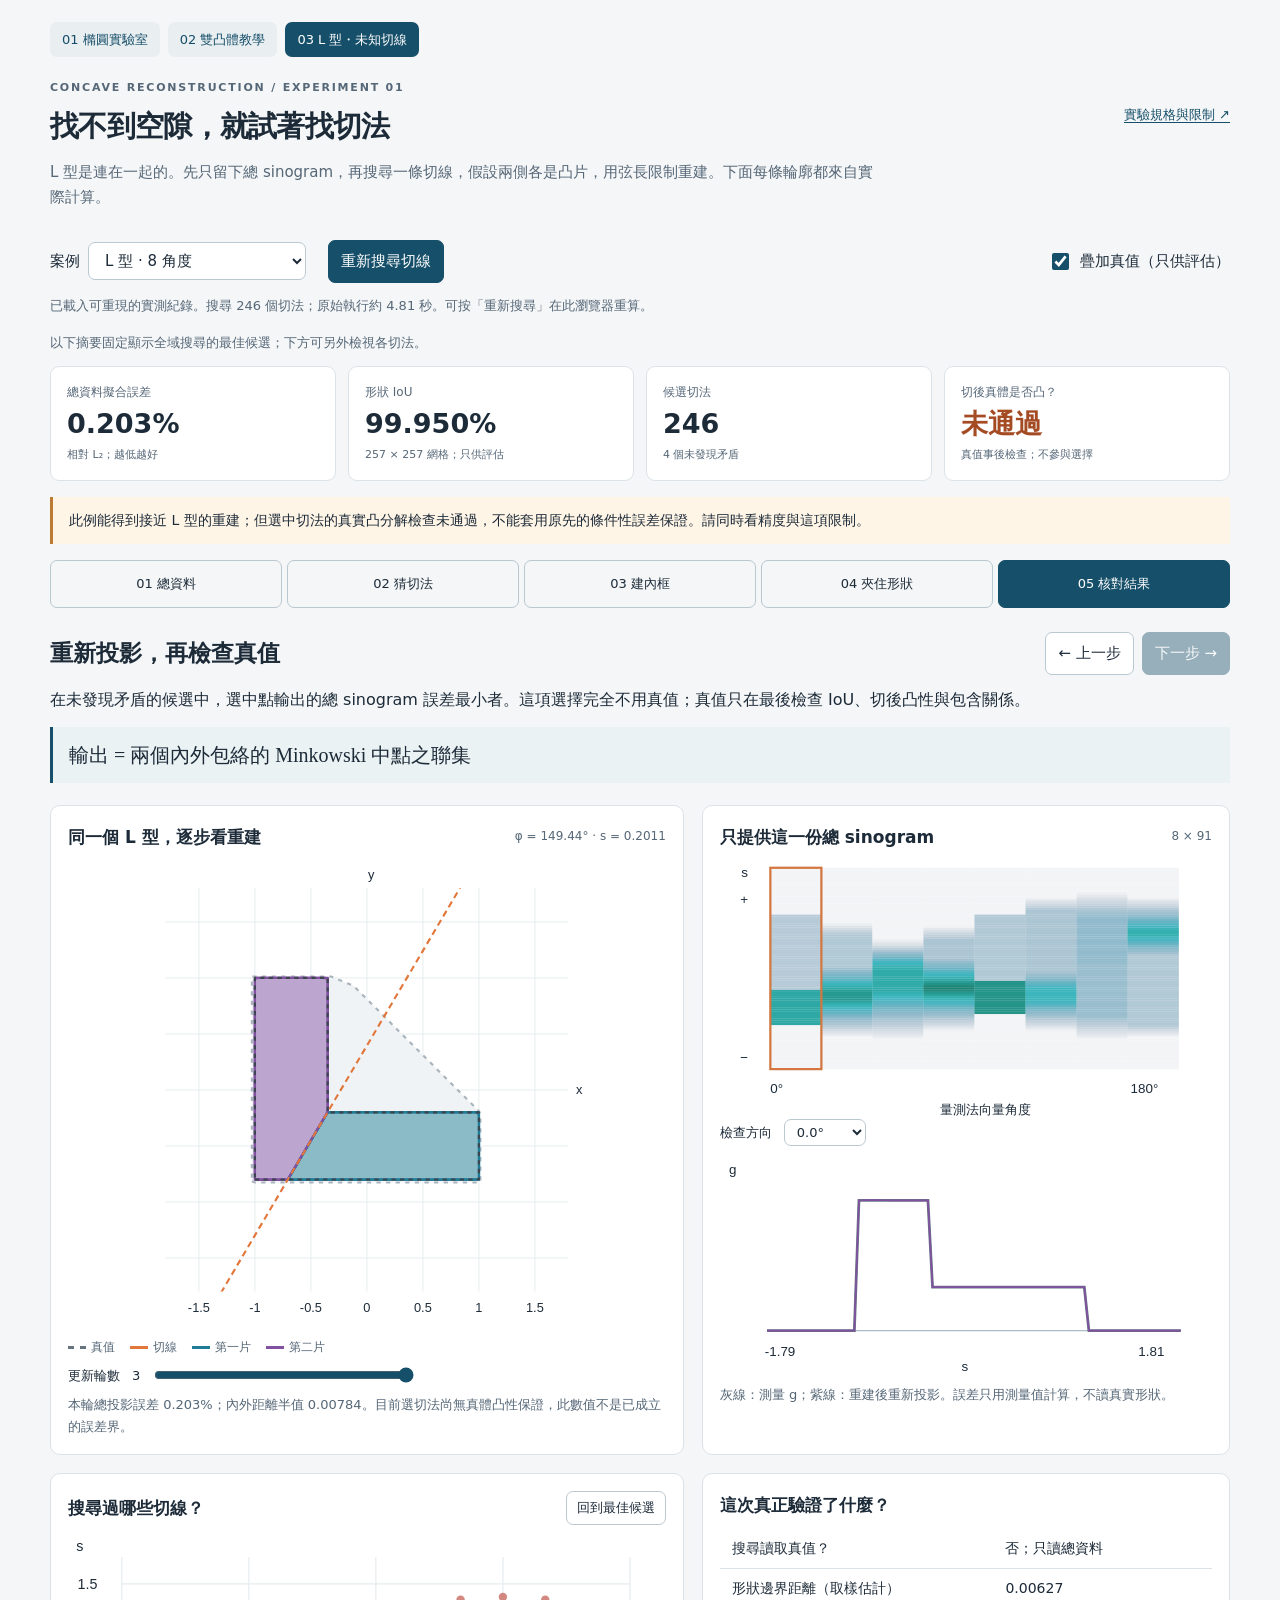
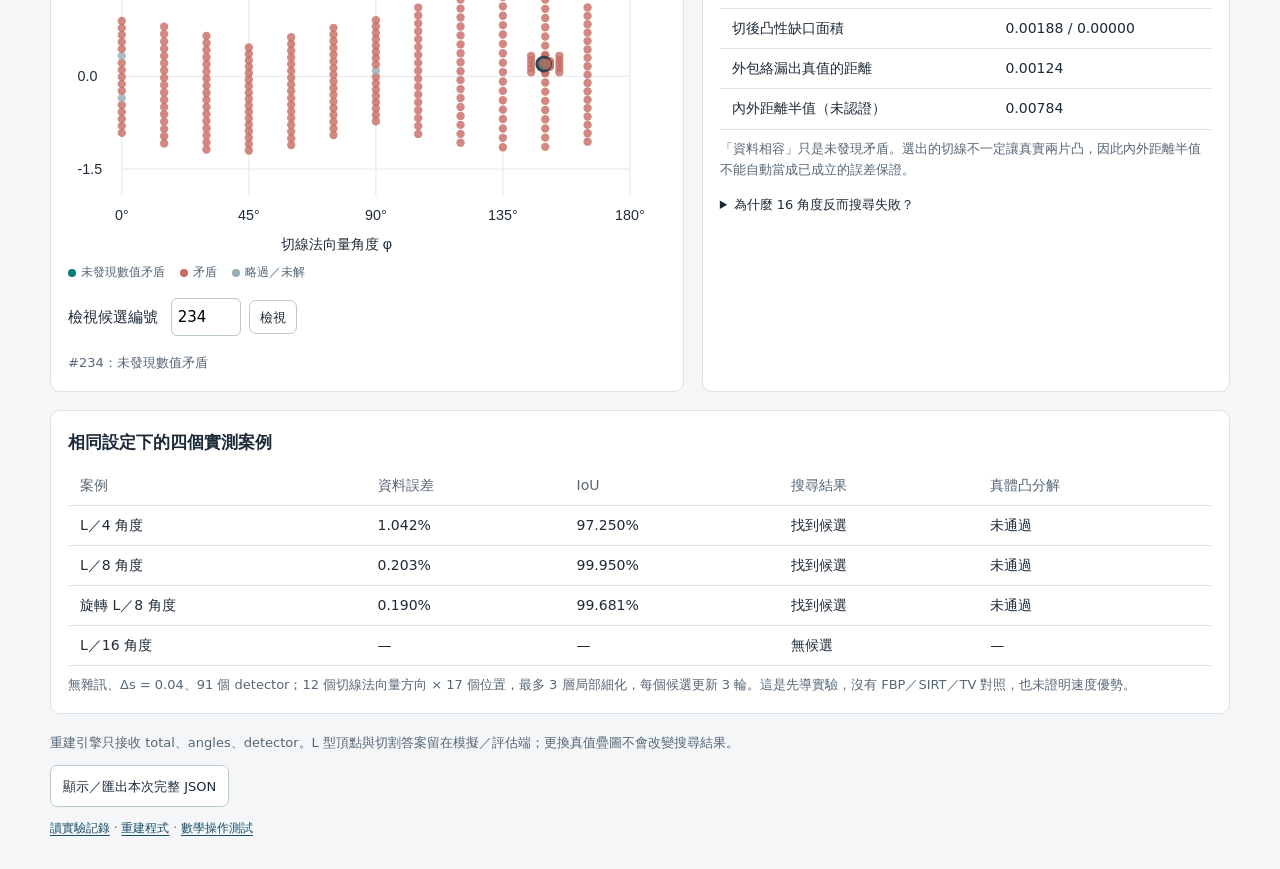
==== concave/index.html @ c1998e99 "Add L-shape unknown-cut experiment and step-by-step reconstruction pages Search cuts using total sin" ====
<!doctype html>
<html lang="zh-Hant">
<head>
  <meta charset="utf-8"><meta name="viewport" content="width=device-width,initial-scale=1">
  <meta name="description" content="從 L 型的單一總 sinogram 搜尋未知切線，觀察凸片包絡重建的實測結果與限制。">
  <title>L 型重建・未知切線實驗</title><link rel="icon" href="data:,">
  <link rel="stylesheet" href="../tutorial/tutorial.css"><link rel="stylesheet" href="style.css">
</head>
<body>
  <header class="header">
    <nav class="site-nav" aria-label="研究頁面"><a href="../index.html">01 橢圓實驗室</a><a href="../tutorial/index.html">02 雙凸體教學</a><a href="index.html" aria-current="page">03 L 型・未知切線</a></nav>
    <div class="title-row"><div><p class="eyebrow">CONCAVE RECONSTRUCTION / EXPERIMENT 01</p><h1>找不到空隙，就試著找切法</h1></div><a href="README.md" class="source-link">實驗規格與限制 ↗</a></div>
    <p class="intro">L 型是連在一起的。先只留下總 sinogram，再搜尋一條切線，假設兩側各是凸片，用弦長限制重建。下面每條輪廓都來自實際計算。</p>
  </header>
  <main>
    <section class="setup" aria-label="實驗設定">
      <label>案例 <select id="case"><option value="8-0">L 型 · 8 角度</option><option value="4-0">L 型 · 4 角度</option><option value="8-22.5">旋轉 22.5° · 8 角度</option><option value="16-0">L 型 · 16 角度：搜尋失敗</option></select></label>
      <button id="run" class="primary">重新搜尋切線</button>
      <label class="check"><input id="truth" type="checkbox" checked> 疊加真值（只供評估）</label>
    </section>
    <p id="status" class="run-status" role="status">讀取已執行的實驗…</p>
    <p class="plot-note">以下摘要固定顯示全域搜尋的最佳候選；下方可另外檢視各切法。</p>
    <section class="metrics" aria-label="最佳候選摘要">
      <article><span>總資料擬合誤差</span><strong id="residual">—</strong><small>相對 L₂；越低越好</small></article>
      <article><span>形狀 IoU</span><strong id="iou">—</strong><small>257 × 257 網格；只供評估</small></article>
      <article><span>候選切法</span><strong id="count">—</strong><small id="countNote">—</small></article>
      <article><span>切後真體是否凸？</span><strong id="convexity">—</strong><small>真值事後檢查；不參與選擇</small></article>
    </section>
    <p id="finding" class="finding" role="status"></p>
    <nav id="steps" class="steps" aria-label="實驗步驟"></nav>
    <section class="lesson"><div class="lesson-heading"><h2 id="stepTitle"></h2><div class="paging"><button id="previous">← 上一步</button><button id="next" class="primary">下一步 →</button></div></div><p id="explanation" class="explanation"></p><div id="formula" class="formula"></div></section>
    <div class="figures">
      <section class="plot-panel">
        <div class="panel-title"><h3>同一個 L 型，逐步看重建</h3><span id="cutLabel"></span></div>
        <svg id="objects" viewBox="0 0 500 450" role="img" aria-label="真值、候選切線、凸片內外包絡與重建"></svg>
        <div class="legend"><span><i class="key truth-key"></i>真值</span><span><i class="key" style="border-color:#e2773c"></i>切線</span><span><i class="key" style="border-color:#207c96"></i>第一片</span><span><i class="key" style="border-color:#8150a1"></i>第二片</span></div>
        <label class="round-label">更新輪數 <output id="roundValue">0</output><input id="round" type="range" min="0" max="3" value="3"></label>
        <p id="geometryNote" class="plot-note"></p>
      </section>
      <section class="plot-panel">
        <div class="panel-title"><h3>只提供這一份總 sinogram</h3><span id="matrixSize"></span></div>
        <svg id="sinogram" viewBox="0 0 440 240" role="img" aria-label="實測總 sinogram"></svg>
        <label class="profile-label">檢查方向 <select id="angle"></select></label>
        <svg id="profile" viewBox="0 0 440 205" role="img" aria-label="測量總長度與重建總長度比較"></svg>
        <p class="plot-note">灰線：測量 g；紫線：重建後重新投影。誤差只用測量值計算，不讀真實形狀。</p>
      </section>
    </div>
    <div class="figures secondary">
      <section class="plot-panel">
        <div class="panel-title"><h3>搜尋過哪些切線？</h3><button id="best" class="quiet">回到最佳候選</button></div>
        <svg id="searchMap" viewBox="0 0 500 270" role="img" aria-label="候選切線的法向量角度與偏移位置"></svg>
        <div class="legend"><span><i class="dot compatible"></i>未發現數值矛盾</span><span><i class="dot contradiction"></i>矛盾</span><span><i class="dot other"></i>略過／未解</span></div>
        <label>檢視候選編號 <input type="number" id="candidate" min="0" value="0"><button id="inspect" class="quiet">檢視</button></label>
        <p id="candidateNote" class="plot-note"></p>
      </section>
      <section class="plot-panel">
        <h3>這次真正驗證了什麼？</h3>
        <div class="table-wrap"><table><tbody id="checks"></tbody></table></div>
        <p class="plot-note">「資料相容」只是未發現矛盾。選出的切線不一定讓真實兩片凸，因此內外距離半值不能自動當成已成立的誤差保證。</p>
        <details><summary>為什麼 16 角度反而搜尋失敗？</summary><p>固定粗網格的候選切線可能錯過正確切法；增加量測後，不精確的候選更容易被排除。本版只在已有相容候選附近細化，因此可能停在「無候選」。這是搜尋的限制，不代表更多資料使問題更難。另以已知正確切線作診斷可以通過，但該診斷不列入未知切線成果。</p></details>
      </section>
    </div>
    <section class="plot-panel results-panel">
      <h3>相同設定下的四個實測案例</h3>
      <div class="table-wrap"><table><thead><tr><th>案例</th><th>資料誤差</th><th>IoU</th><th>搜尋結果</th><th>真體凸分解</th></tr></thead><tbody id="comparison"></tbody></table></div>
      <p class="plot-note">無雜訊、Δs = 0.04、91 個 detector；12 個切線法向量方向 × 17 個位置，最多 3 層局部細化，每個候選更新 3 輪。這是先導實驗，沒有 FBP／SIRT／TV 對照，也未證明速度優勢。</p>
    </section>
    <footer><p>重建引擎只接收 total、angles、detector。L 型頂點與切割答案留在模擬／評估端；更換真值疊圖不會改變搜尋結果。</p><button id="export">顯示／匯出本次完整 JSON</button><p><a href="README.md">讀實驗記錄</a> · <a href="engine.js">重建程式</a> · <a href="engine.test.cjs">數學操作測試</a></p></footer>
    <section id="exportPanel" class="plot-panel" hidden><h3>可重現的計算紀錄</h3><a id="download" download="l-shape-experiment.json">下載 JSON</a><textarea id="exportText" rows="7" readonly aria-label="實驗 JSON"></textarea></section>
  </main>
  <noscript>此頁需要 JavaScript。</noscript>
  <script src="../tutorial/geometry.js"></script><script src="engine.js"></script><script src="phantom.js"></script><script src="page.js"></script>
</body></html>
---- tutorial/tutorial.css ----
:root{color-scheme:light;--ink:#1d2b39;--muted:#566777;--page:#f4f6f7;--paper:#fff;--line:#dce3e8;--primary:#164f69;--outer:#b87914;--inner:#087d75;--output:#8150a1;--truth:#687380;--ray:#cb4d33;--soft:#eef4f6;font-family:Inter,"Noto Sans TC","Microsoft JhengHei",system-ui,sans-serif}
*{box-sizing:border-box}body{margin:0;background:var(--page);color:var(--ink);font-size:15px;line-height:1.65}a{color:var(--primary);text-underline-offset:3px}button,select,input{font:inherit}button,select{border:1px solid #bac8d1;border-radius:7px;background:var(--paper);color:var(--ink);padding:8px 12px}button{cursor:pointer;min-height:42px}button:disabled{opacity:.42;cursor:default}button:not(:disabled):hover{border-color:var(--primary);background:var(--soft)}button.primary{background:var(--primary);color:white;border-color:var(--primary)}button.primary:hover{background:#0e4058}button.quiet{padding:4px 10px;font-size:13px;min-height:34px}button:focus-visible,a:focus-visible,input:focus-visible,select:focus-visible{outline:3px solid #558daa;outline-offset:3px}input[type=range]{accent-color:var(--primary);width:100%;min-width:100px}input[type=checkbox]{accent-color:var(--primary);width:17px;height:17px}h1,h2,h3,h4,p{margin:0}h1{font-size:29px;letter-spacing:-.7px;font-weight:650}h2{font-size:23px;line-height:1.4}h3{font-size:17px}h4{font-size:14px;font-weight:600;margin:12px 0 0}.header,main{max-width:1240px;margin:auto;padding:22px 30px}.header{padding-bottom:8px}.back-link{font-size:13px;text-decoration:none}.title-row{display:flex;align-items:center;justify-content:space-between;gap:20px;margin-top:16px}.eyebrow{font-size:11px;font-weight:700;letter-spacing:1.8px;color:var(--muted);margin-bottom:5px}.source-link{font-size:13px}.intro{margin-top:10px;color:var(--muted);max-width:830px}.setup{display:flex;flex-wrap:wrap;align-items:center;gap:12px 22px;padding-bottom:4px}.setup>label{display:flex;align-items:center;gap:8px}.check{margin-left:auto}.setup-note{font-size:13px;color:var(--muted)}.run-status{font-size:13px;color:var(--muted);padding:8px 0}.steps{display:grid;grid-template-columns:repeat(10,1fr);gap:5px;margin:12px 0 24px}.steps button{padding:8px 3px;font-size:12px;line-height:1.5;min-height:60px;background:transparent}.steps .number{display:block;font-size:17px;font-weight:650}.steps button[aria-current=step]{color:white;background:var(--primary);border-color:var(--primary)}.lesson{margin-bottom:22px}.lesson-heading{display:flex;justify-content:space-between;align-items:center;gap:12px}.paging{display:flex;gap:8px;flex-shrink:0}.explanation{margin:12px 0 14px;max-width:990px;font-size:16px}.formula{font-family:"Cambria Math",Cambria,"Microsoft JhengHei",serif;font-size:20px;line-height:1.8;background:#eaf2f3;border-left:3px solid var(--primary);padding:10px 16px;overflow-wrap:anywhere}.formula .small{font-family:inherit;font-size:15px;color:var(--muted)}.knowledge{font-size:13px;margin-top:9px;color:var(--muted)}.figures{display:grid;grid-template-columns:1.2fr 1fr;gap:18px}.plot-panel{background:var(--paper);border:1px solid var(--line);border-radius:10px;padding:17px;min-width:0}.panel-title{display:flex;align-items:center;justify-content:space-between;gap:10px;flex-wrap:wrap}.panel-title>span{font-size:12px;color:var(--muted)}svg{display:block;width:100%;height:auto;overflow:hidden}svg text{font-family:Inter,"Microsoft JhengHei",sans-serif;fill:var(--ink);font-size:12px}.object-panel svg{max-height:490px}.legend{display:flex;flex-wrap:wrap;gap:5px 15px;font-size:12px;color:var(--muted);margin:7px 0}.legend>span{display:inline-flex;align-items:center;gap:5px}.key{width:18px;border-top:3px solid;display:inline-block}.truth-key{border-color:var(--truth);border-top-style:dashed}.outer-key{border-color:var(--outer)}.inner-key{border-color:var(--inner)}.output-key{border-color:var(--output)}.plot-note{font-size:13px;color:var(--muted);margin-top:8px;overflow-wrap:anywhere}.data-controls{display:grid;grid-template-columns:120px 1fr;gap:16px;margin-bottom:6px}.data-controls label{font-size:13px}.data-controls select{display:block;width:100%;padding:4px 7px}.data-controls output{font-variant-numeric:tabular-nums}.interval-panel{margin-top:18px}.panel-title label{font-size:13px}.panel-title select{padding:4px 8px}.round-label{display:flex;align-items:center;gap:12px;flex-wrap:wrap}.round-label input{max-width:370px}.table-wrap{overflow:auto}table{border-collapse:collapse;width:100%;font-variant-numeric:tabular-nums;font-size:14px;margin-top:10px}th,td{text-align:left;border-bottom:1px solid var(--line);padding:8px 12px}th{color:var(--muted);font-weight:500}tr.selected{background:var(--soft)}#roundPanel{margin-top:18px}.details{margin-top:25px;border-top:1px solid var(--line);padding:16px 0}.details summary{cursor:pointer;font-weight:600}.details p{margin-top:12px;color:var(--muted);font-size:14px}code{background:#e8edf0;padding:2px 4px;overflow-wrap:anywhere}footer{padding:18px 0 8px;color:var(--muted);font-size:13px}footer button{margin:12px 0}footer p:last-child{font-size:12px}.failure{background:#fff0e9;color:#7d3520;border-left:4px solid #bb5934;padding:15px 18px;margin-bottom:18px}.failure strong{display:block}.failure p{margin-top:6px}[hidden]{display:none!important}#zoomPanel{border-top:1px solid var(--line);margin-top:10px}#cutZoom{max-height:260px}.data-panel h4{font-size:13px}
@media(max-width:850px){.header,main{padding-left:18px;padding-right:18px}.steps{grid-template-columns:repeat(5,1fr);gap:6px}.title-row{align-items:flex-start}.source-link{max-width:125px}.check{margin-left:0}.figures{gap:12px;grid-template-columns:1fr 1fr}.plot-panel{padding:12px}.formula{font-size:18px}}
@media(max-width:650px){body{font-size:14px}.header,main{padding-left:12px;padding-right:12px}h1{font-size:24px}h2{font-size:20px}.source-link{display:none}.figures{grid-template-columns:1fr}.lesson-heading{align-items:flex-start;flex-direction:column}.paging{width:100%;justify-content:space-between}.steps{margin-bottom:18px}.steps button{font-size:11px;padding:5px 1px;min-height:56px}.explanation{font-size:15px}.formula{font-size:17px;padding:10px 12px}.interval-panel{padding:12px 8px}.interval-panel svg{min-height:220px}.setup{gap:9px 15px}.setup-note{width:100%}.panel-title{gap:6px}.data-controls{grid-template-columns:105px 1fr}.object-panel svg{max-height:none}.title-row{margin-top:10px}th,td{padding:7px 8px;font-size:12px}}
---- concave/style.css ----
.site-nav{display:flex;gap:8px;flex-wrap:wrap;margin-bottom:22px}.site-nav a{font-size:13px;padding:7px 12px;border-radius:7px;text-decoration:none;background:#e9eef1}.site-nav a[aria-current=page]{background:#164f69;color:#fff}.metrics{display:grid;grid-template-columns:repeat(4,1fr);gap:12px;margin:12px 0}.metrics article{padding:16px;background:#fff;border:1px solid var(--line);border-radius:9px;display:flex;flex-direction:column}.metrics span,.metrics small{font-size:12px;color:var(--muted)}.metrics strong{font-size:27px;line-height:1.6;font-weight:650;font-variant-numeric:tabular-nums}.metrics small{font-size:11px}.finding{padding:12px 16px;border-left:3px solid #bd7a32;background:#fff5e6;font-size:14px;margin:16px 0}.steps{grid-template-columns:repeat(5,1fr)}.steps button{min-height:48px;font-size:13px}.secondary,.results-panel{margin-top:18px}#objects{max-height:480px}#searchMap{margin-top:8px}.profile-label{display:flex;align-items:center;gap:12px;font-size:13px}.profile-label select{padding:4px 8px}.round-label{font-size:13px}.round-label input{max-width:260px}.dot{width:8px;height:8px;border-radius:50%;display:inline-block}.compatible{background:#087d75}.contradiction{background:#c86b62}.other{background:#9aabb4}#candidate{width:70px;padding:6px;margin:8px;border:1px solid #bac8d1;border-radius:6px}#cutLabel{font-variant-numeric:tabular-nums}details{margin-top:14px;font-size:13px;color:var(--muted)}details summary{cursor:pointer;color:var(--ink)}details p{margin-top:10px}.bad{color:#a44b24}.good{color:#087d75}textarea{width:100%;display:block;margin-top:12px;font:12px monospace;padding:10px}#comparison button{padding:3px 7px;min-height:30px;font-size:13px}
@media(max-width:750px){.metrics{grid-template-columns:repeat(2,1fr)}.metrics strong{font-size:23px}.site-nav{gap:5px}.site-nav a{padding:6px 8px;font-size:12px}.steps{gap:4px}.steps button{font-size:11px}.secondary{grid-template-columns:1fr}}
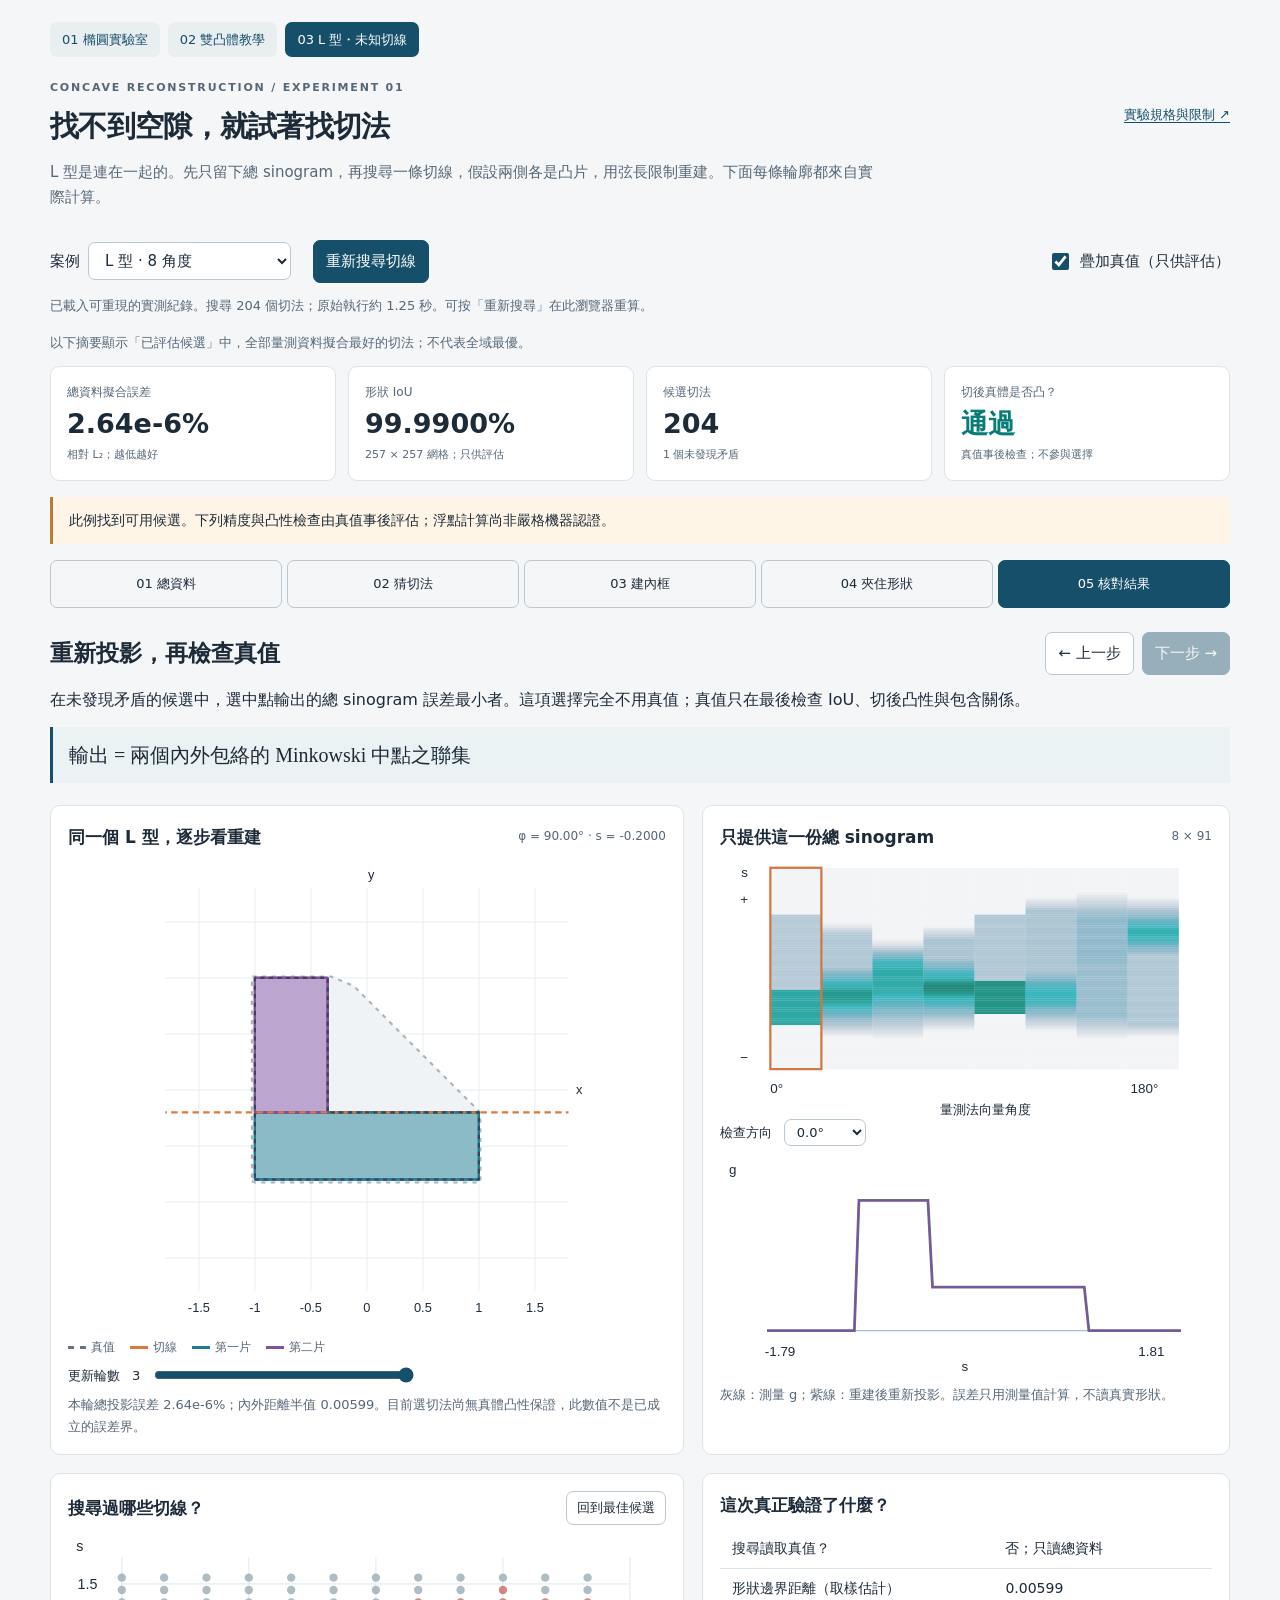
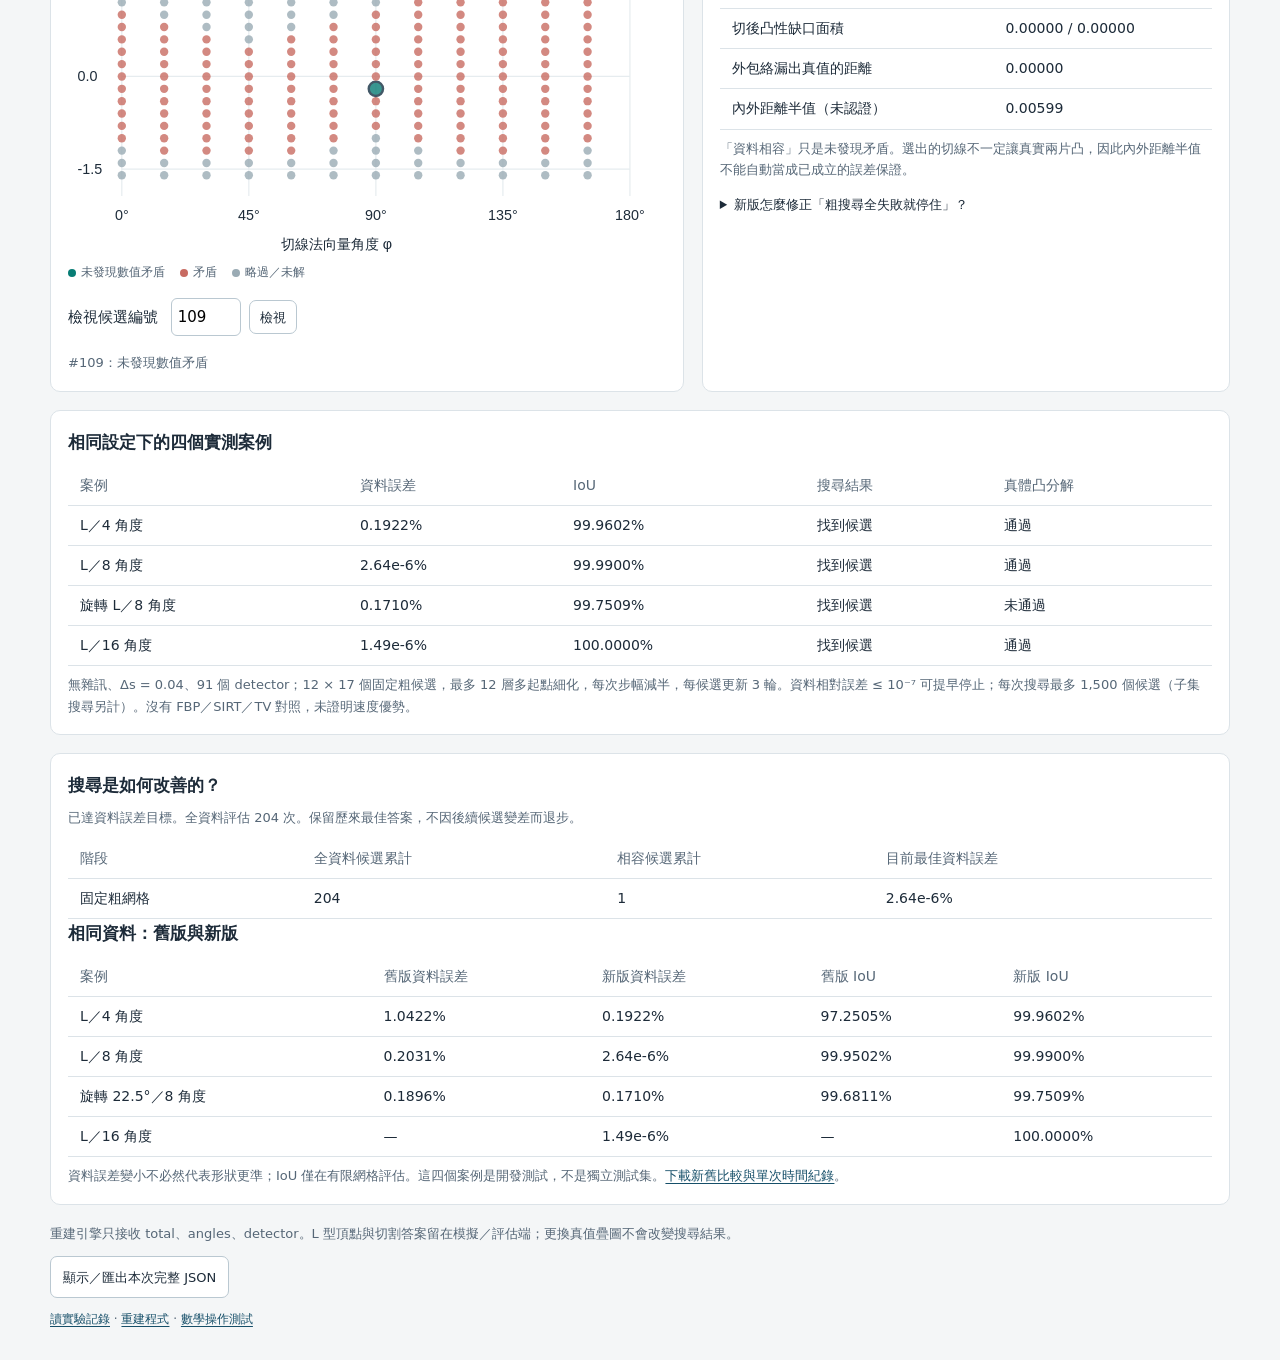
==== commit a3e82c59: "Improve unknown-cut search with infeasible-seed refinement and full-data validation" ====
--- a/concave/index.html
+++ b/concave/index.html
@@ -14,12 +14,12 @@
   </header>
   <main>
     <section class="setup" aria-label="實驗設定">
-      <label>案例 <select id="case"><option value="8-0">L 型 · 8 角度</option><option value="4-0">L 型 · 4 角度</option><option value="8-22.5">旋轉 22.5° · 8 角度</option><option value="16-0">L 型 · 16 角度：搜尋失敗</option></select></label>
+      <label>案例 <select id="case"><option value="8-0">L 型 · 8 角度</option><option value="4-0">L 型 · 4 角度</option><option value="8-22.5">旋轉 22.5° · 8 角度</option><option value="16-0">L 型 · 16 角度（新版）</option></select></label>
       <button id="run" class="primary">重新搜尋切線</button>
       <label class="check"><input id="truth" type="checkbox" checked> 疊加真值（只供評估）</label>
     </section>
     <p id="status" class="run-status" role="status">讀取已執行的實驗…</p>
-    <p class="plot-note">以下摘要固定顯示全域搜尋的最佳候選；下方可另外檢視各切法。</p>
+    <p class="plot-note">以下摘要顯示「已評估候選」中，全部量測資料擬合最好的切法；不代表全域最優。</p>
     <section class="metrics" aria-label="最佳候選摘要">
       <article><span>總資料擬合誤差</span><strong id="residual">—</strong><small>相對 L₂；越低越好</small></article>
       <article><span>形狀 IoU</span><strong id="iou">—</strong><small>257 × 257 網格；只供評估</small></article>
@@ -57,13 +57,21 @@
         <h3>這次真正驗證了什麼？</h3>
         <div class="table-wrap"><table><tbody id="checks"></tbody></table></div>
         <p class="plot-note">「資料相容」只是未發現矛盾。選出的切線不一定讓真實兩片凸，因此內外距離半值不能自動當成已成立的誤差保證。</p>
-        <details><summary>為什麼 16 角度反而搜尋失敗？</summary><p>固定粗網格的候選切線可能錯過正確切法；增加量測後，不精確的候選更容易被排除。本版只在已有相容候選附近細化，因此可能停在「無候選」。這是搜尋的限制，不代表更多資料使問題更難。另以已知正確切線作診斷可以通過，但該診斷不列入未知切線成果。</p></details>
+        <details><summary>新版怎麼修正「粗搜尋全失敗就停住」？</summary><p>先用不隨量測角度數改變的粗網格，再同時細化「資料擬合較好」與「矛盾較小」的切法。即使粗網格完全沒有相容候選，也繼續縮小步幅尋找。超过 8 角度且尚未達到擬合目標時，另用資料子集提出起點，但每個起點必須在全部資料重新檢查。</p><p>矛盾量只引導探索，沒有用來排除整片參數區域；這不是具有全域最優保證的分枝定界法。未旋轉 L 型的新網格恰好含有正確水平切線；旋轉案例用來檢查真正需要細化的情況。</p></details>
       </section>
     </div>
     <section class="plot-panel results-panel">
       <h3>相同設定下的四個實測案例</h3>
       <div class="table-wrap"><table><thead><tr><th>案例</th><th>資料誤差</th><th>IoU</th><th>搜尋結果</th><th>真體凸分解</th></tr></thead><tbody id="comparison"></tbody></table></div>
-      <p class="plot-note">無雜訊、Δs = 0.04、91 個 detector；12 個切線法向量方向 × 17 個位置，最多 3 層局部細化，每個候選更新 3 輪。這是先導實驗，沒有 FBP／SIRT／TV 對照，也未證明速度優勢。</p>
+      <p class="plot-note">無雜訊、Δs = 0.04、91 個 detector；12 × 17 個固定粗候選，最多 12 層多起點細化，每次步幅減半，每候選更新 3 輪。資料相對誤差 ≤ 10⁻⁷ 可提早停止；每次搜尋最多 1,500 個候選（子集搜尋另計）。沒有 FBP／SIRT／TV 對照，未證明速度優勢。</p>
+    </section>
+    <section class="plot-panel results-panel">
+      <h3>搜尋是如何改善的？</h3>
+      <p id="searchSummary" class="plot-note"></p>
+      <div class="table-wrap"><table><thead><tr><th>階段</th><th>全資料候選累計</th><th>相容候選累計</th><th>目前最佳資料誤差</th></tr></thead><tbody id="searchStages"></tbody></table></div>
+      <h3>相同資料：舊版與新版</h3>
+      <div class="table-wrap"><table><thead><tr><th>案例</th><th>舊版資料誤差</th><th>新版資料誤差</th><th>舊版 IoU</th><th>新版 IoU</th></tr></thead><tbody id="beforeAfter"></tbody></table></div>
+      <p class="plot-note">資料誤差變小不必然代表形狀更準；IoU 僅在有限網格評估。這四個案例是開發測試，不是獨立測試集。<a href="search-comparison.json">下載新舊比較與單次時間紀錄</a>。</p>
     </section>
     <footer><p>重建引擎只接收 total、angles、detector。L 型頂點與切割答案留在模擬／評估端；更換真值疊圖不會改變搜尋結果。</p><button id="export">顯示／匯出本次完整 JSON</button><p><a href="README.md">讀實驗記錄</a> · <a href="engine.js">重建程式</a> · <a href="engine.test.cjs">數學操作測試</a></p></footer>
     <section id="exportPanel" class="plot-panel" hidden><h3>可重現的計算紀錄</h3><a id="download" download="l-shape-experiment.json">下載 JSON</a><textarea id="exportText" rows="7" readonly aria-label="實驗 JSON"></textarea></section>
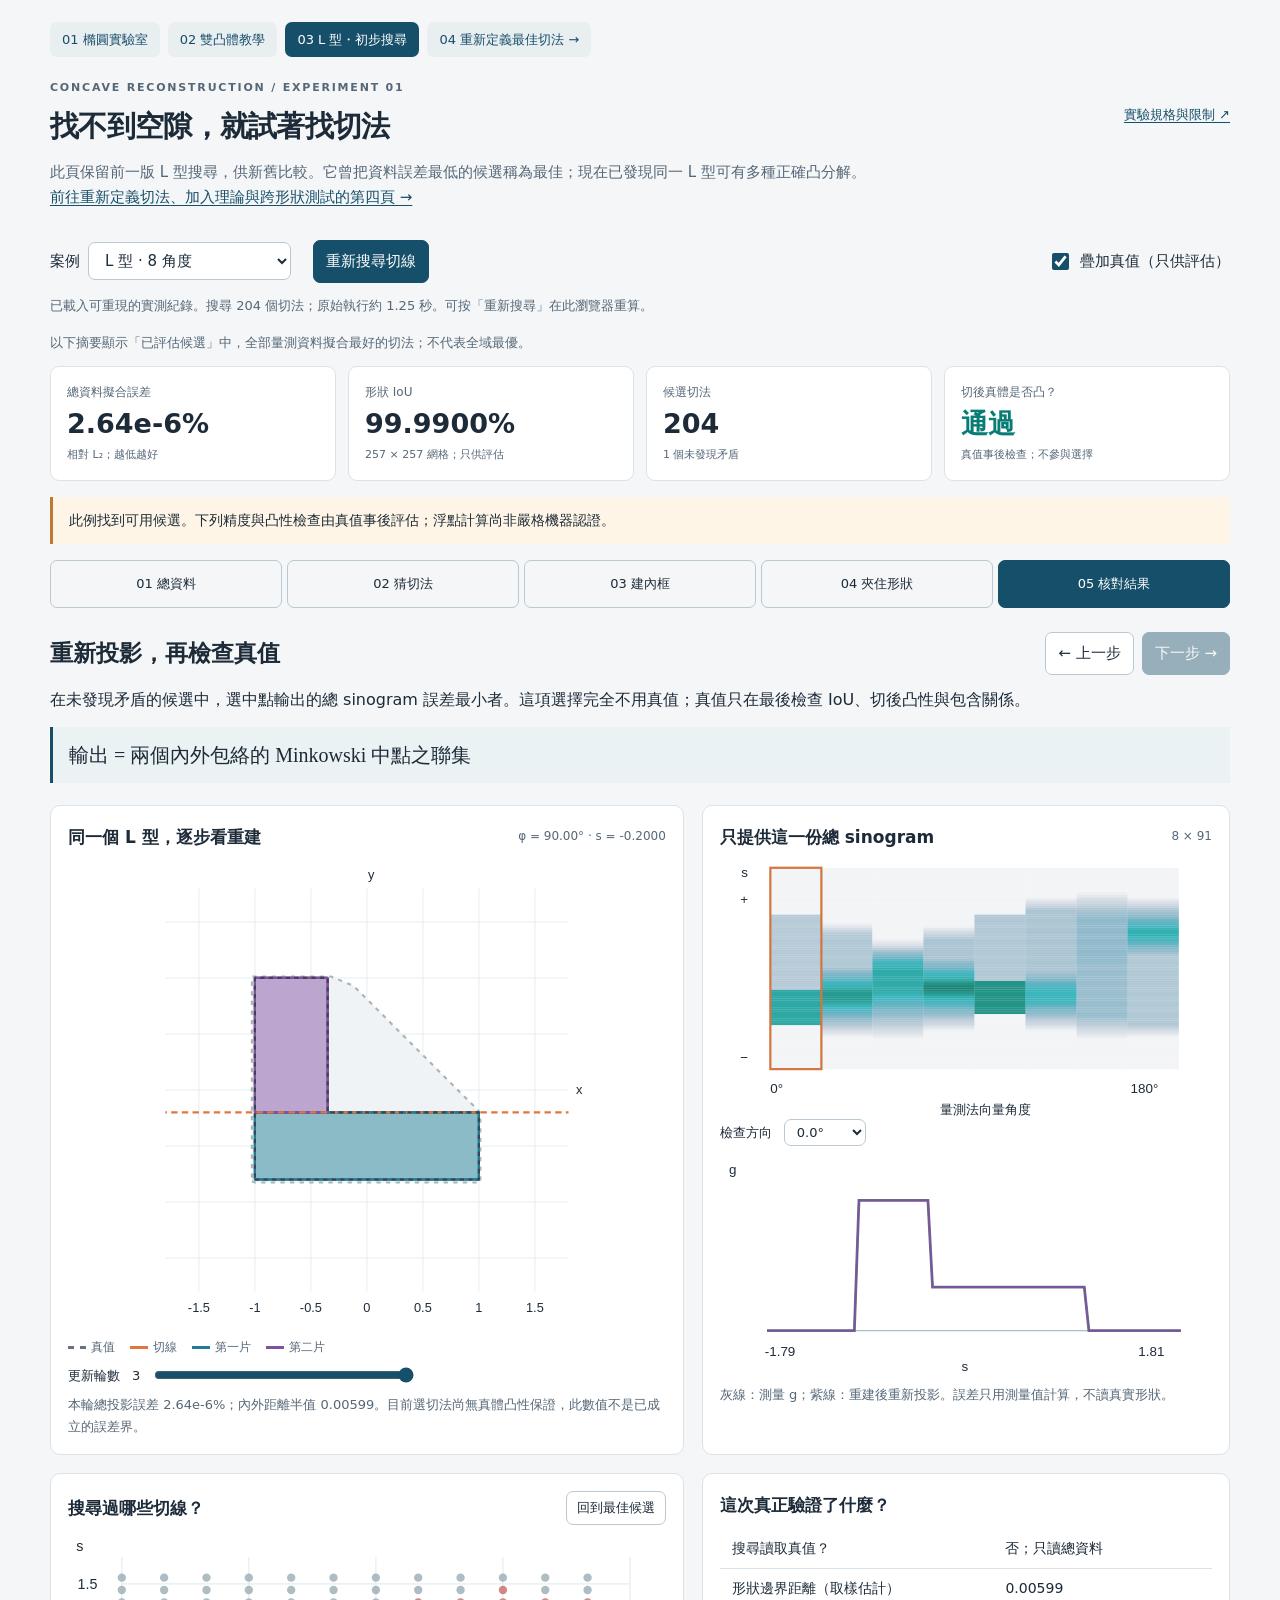
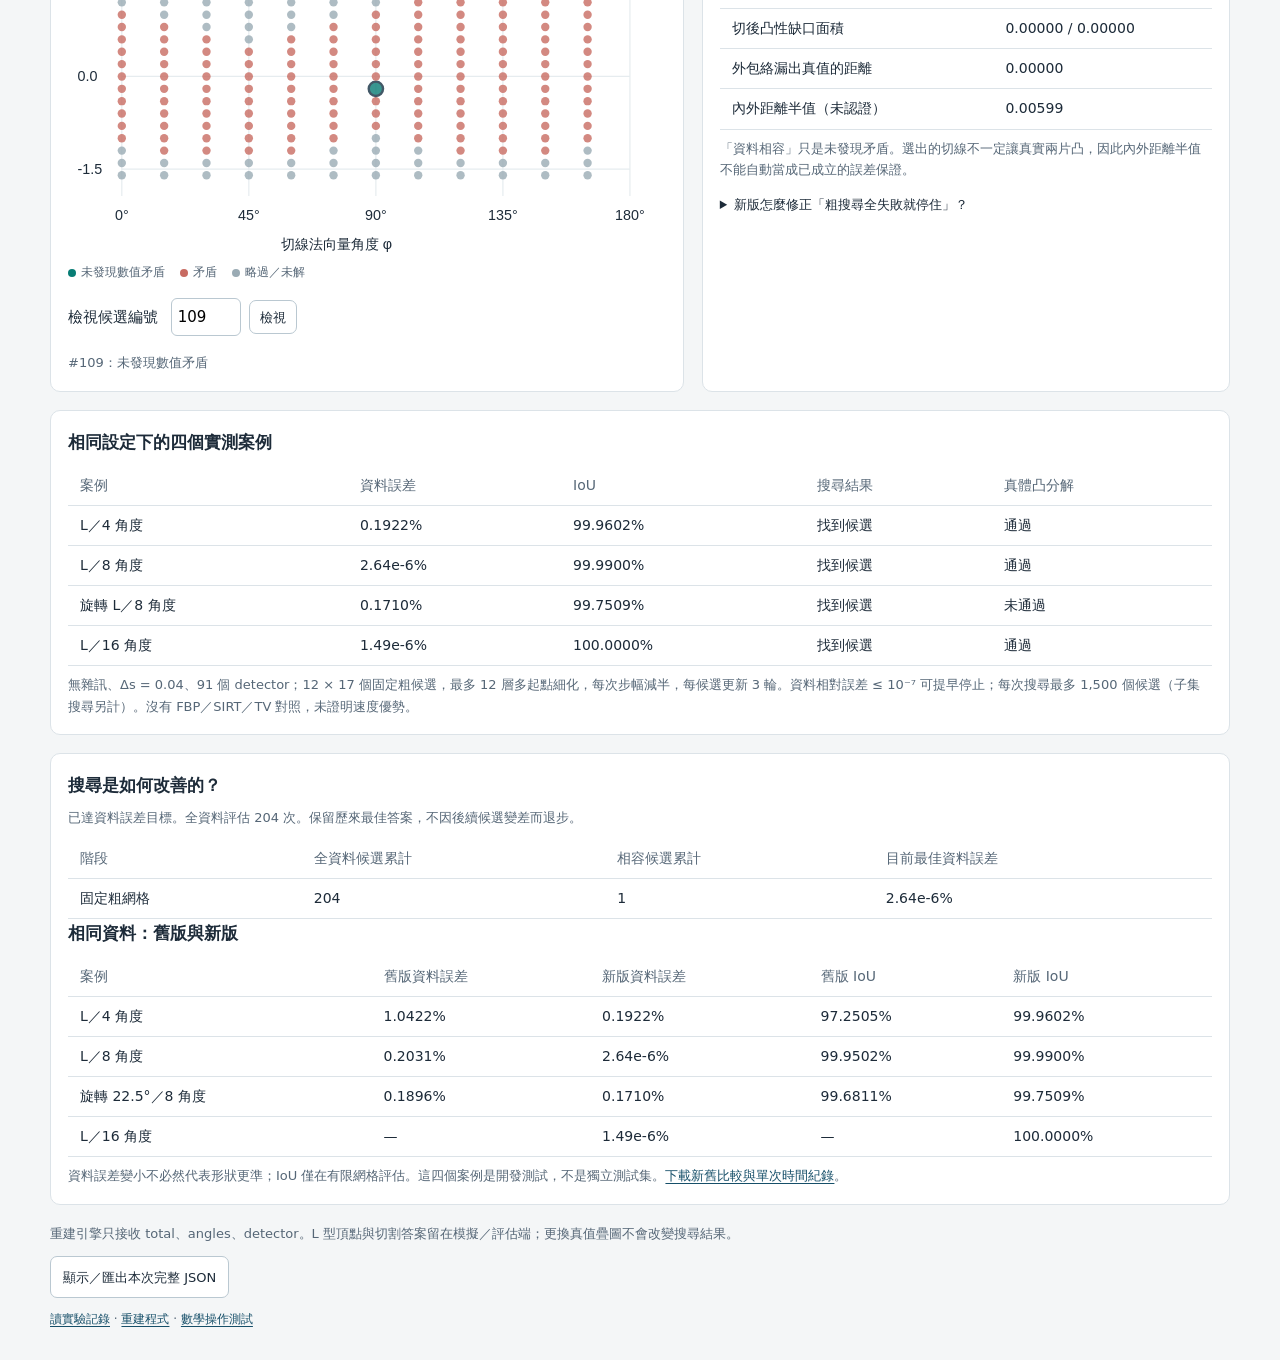
==== commit a718d4e3: "Define finite cut optimization and test six nonconvex phantoms" ====
--- a/concave/index.html
+++ b/concave/index.html
@@ -8,9 +8,9 @@
 </head>
 <body>
   <header class="header">
-    <nav class="site-nav" aria-label="研究頁面"><a href="../index.html">01 橢圓實驗室</a><a href="../tutorial/index.html">02 雙凸體教學</a><a href="index.html" aria-current="page">03 L 型・未知切線</a></nav>
+    <nav class="site-nav" aria-label="研究頁面"><a href="../index.html">01 橢圓實驗室</a><a href="../tutorial/index.html">02 雙凸體教學</a><a href="index.html" aria-current="page">03 L 型・初步搜尋</a><a href="optimization.html">04 重新定義最佳切法 →</a></nav>
     <div class="title-row"><div><p class="eyebrow">CONCAVE RECONSTRUCTION / EXPERIMENT 01</p><h1>找不到空隙，就試著找切法</h1></div><a href="README.md" class="source-link">實驗規格與限制 ↗</a></div>
-    <p class="intro">L 型是連在一起的。先只留下總 sinogram，再搜尋一條切線，假設兩側各是凸片，用弦長限制重建。下面每條輪廓都來自實際計算。</p>
+    <p class="intro">此頁保留前一版 L 型搜尋，供新舊比較。它曾把資料誤差最低的候選稱為最佳；現在已發現同一 L 型可有多種正確凸分解。<a href="optimization.html">前往重新定義切法、加入理論與跨形狀測試的第四頁 →</a></p>
   </header>
   <main>
     <section class="setup" aria-label="實驗設定">
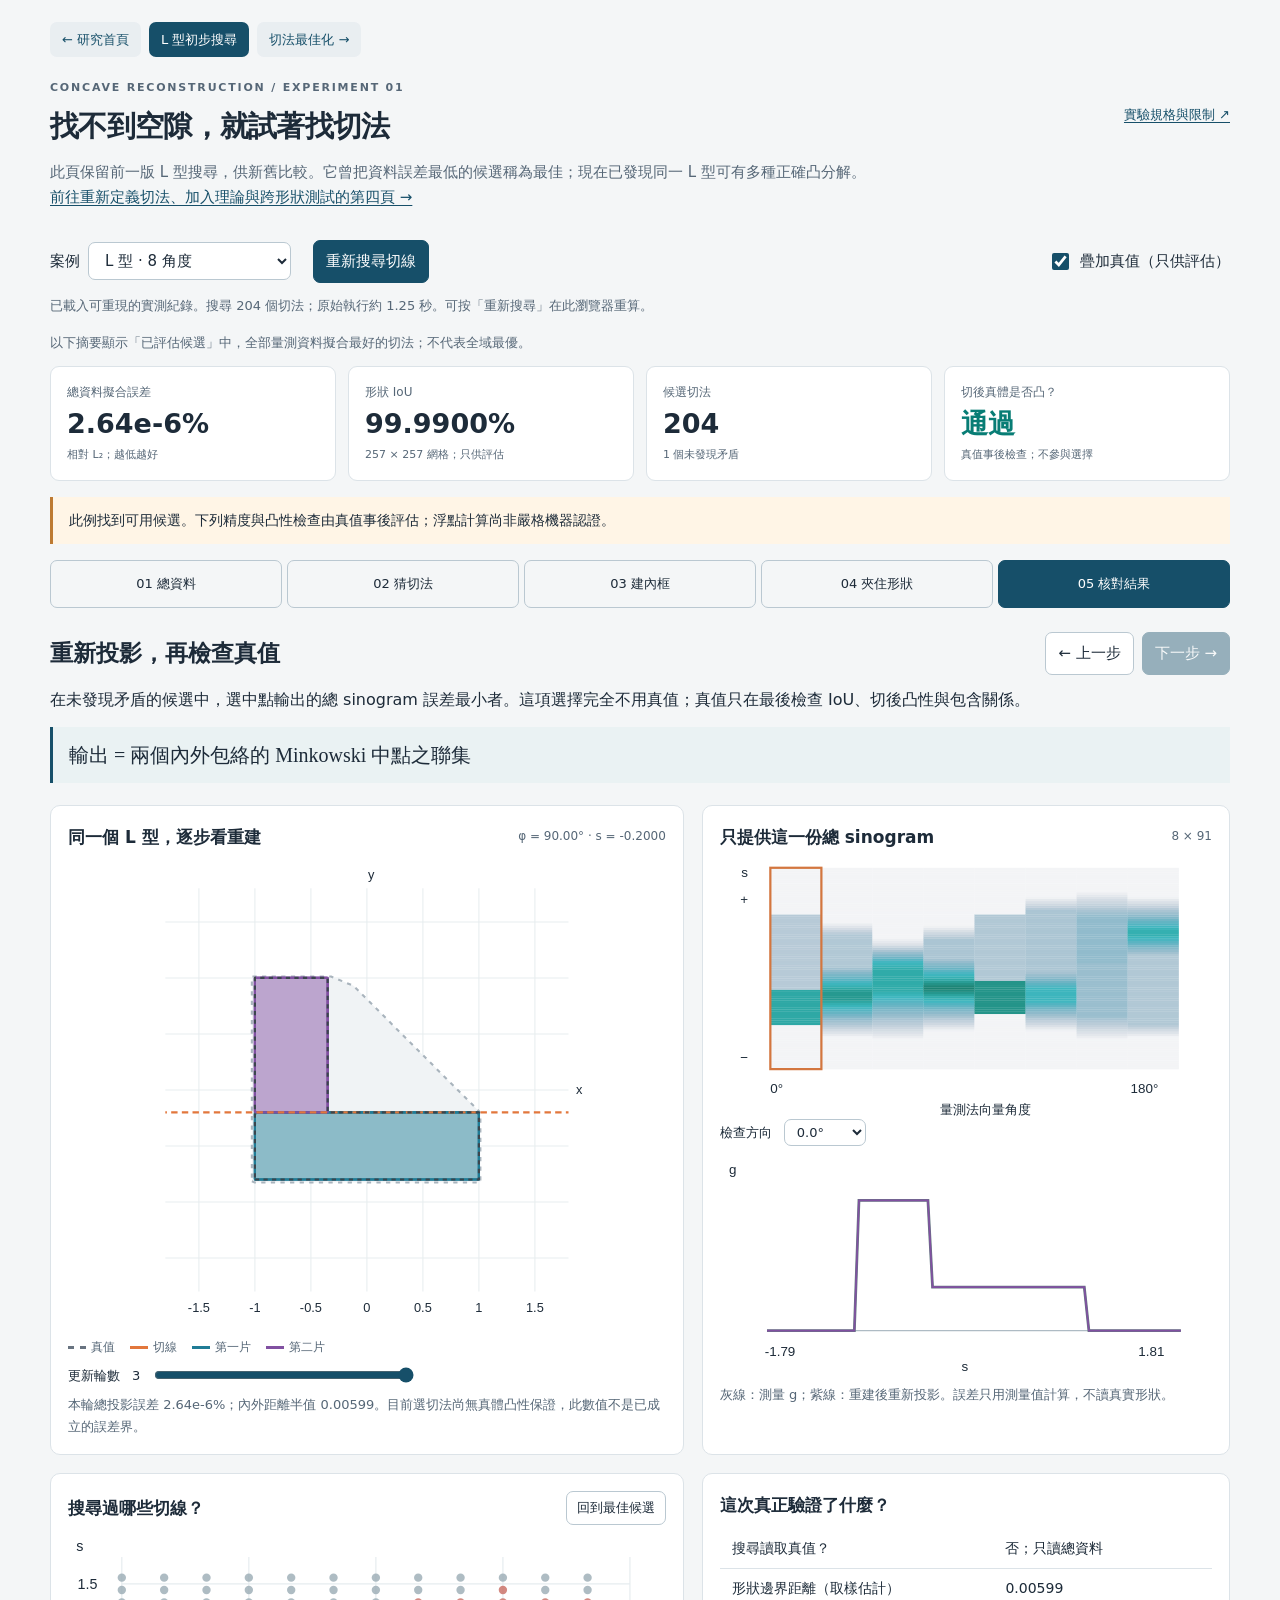
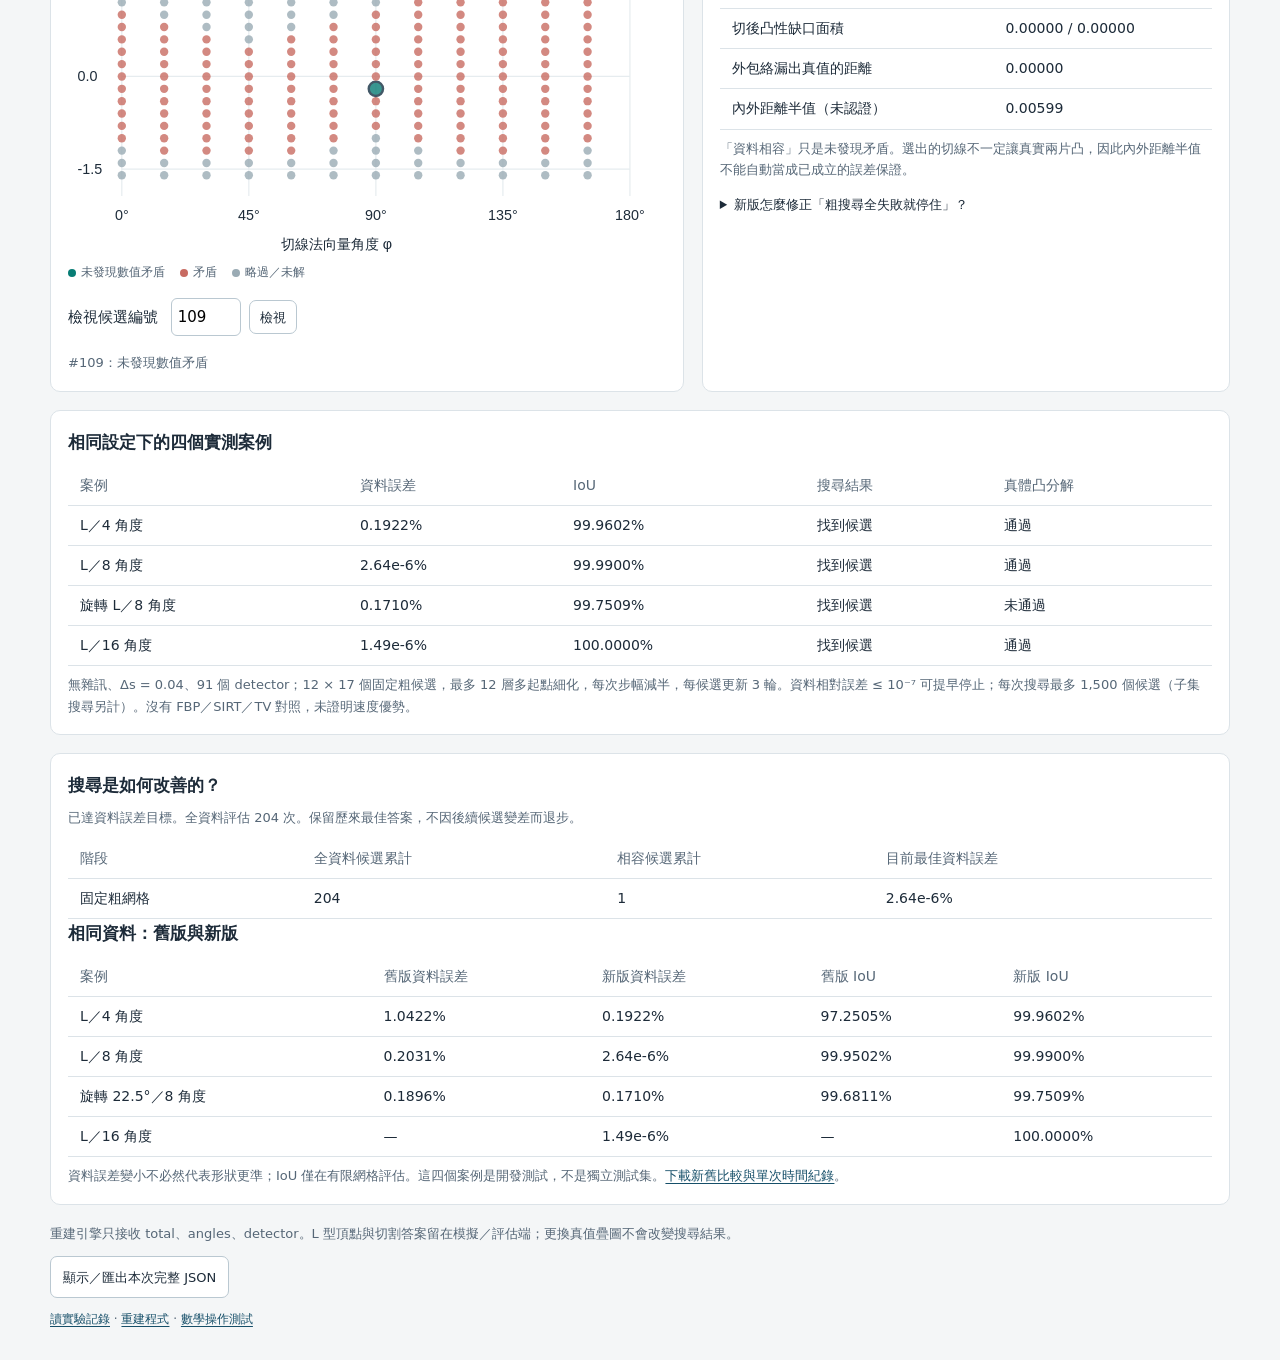
==== commit 9a297f67: "Separate L-shape studies from two-body workflow" ====
--- a/concave/index.html
+++ b/concave/index.html
@@ -8,7 +8,7 @@
 </head>
 <body>
   <header class="header">
-    <nav class="site-nav" aria-label="研究頁面"><a href="../index.html">01 橢圓實驗室</a><a href="../tutorial/index.html">02 雙凸體教學</a><a href="index.html" aria-current="page">03 L 型・初步搜尋</a><a href="optimization.html">04 重新定義最佳切法 →</a></nav>
+    <nav class="site-nav" aria-label="L 型研究"><a href="../index.html">← 研究首頁</a><a href="index.html" aria-current="page">L 型初步搜尋</a><a href="optimization.html">切法最佳化 →</a></nav>
     <div class="title-row"><div><p class="eyebrow">CONCAVE RECONSTRUCTION / EXPERIMENT 01</p><h1>找不到空隙，就試著找切法</h1></div><a href="README.md" class="source-link">實驗規格與限制 ↗</a></div>
     <p class="intro">此頁保留前一版 L 型搜尋，供新舊比較。它曾把資料誤差最低的候選稱為最佳；現在已發現同一 L 型可有多種正確凸分解。<a href="optimization.html">前往重新定義切法、加入理論與跨形狀測試的第四頁 →</a></p>
   </header>
